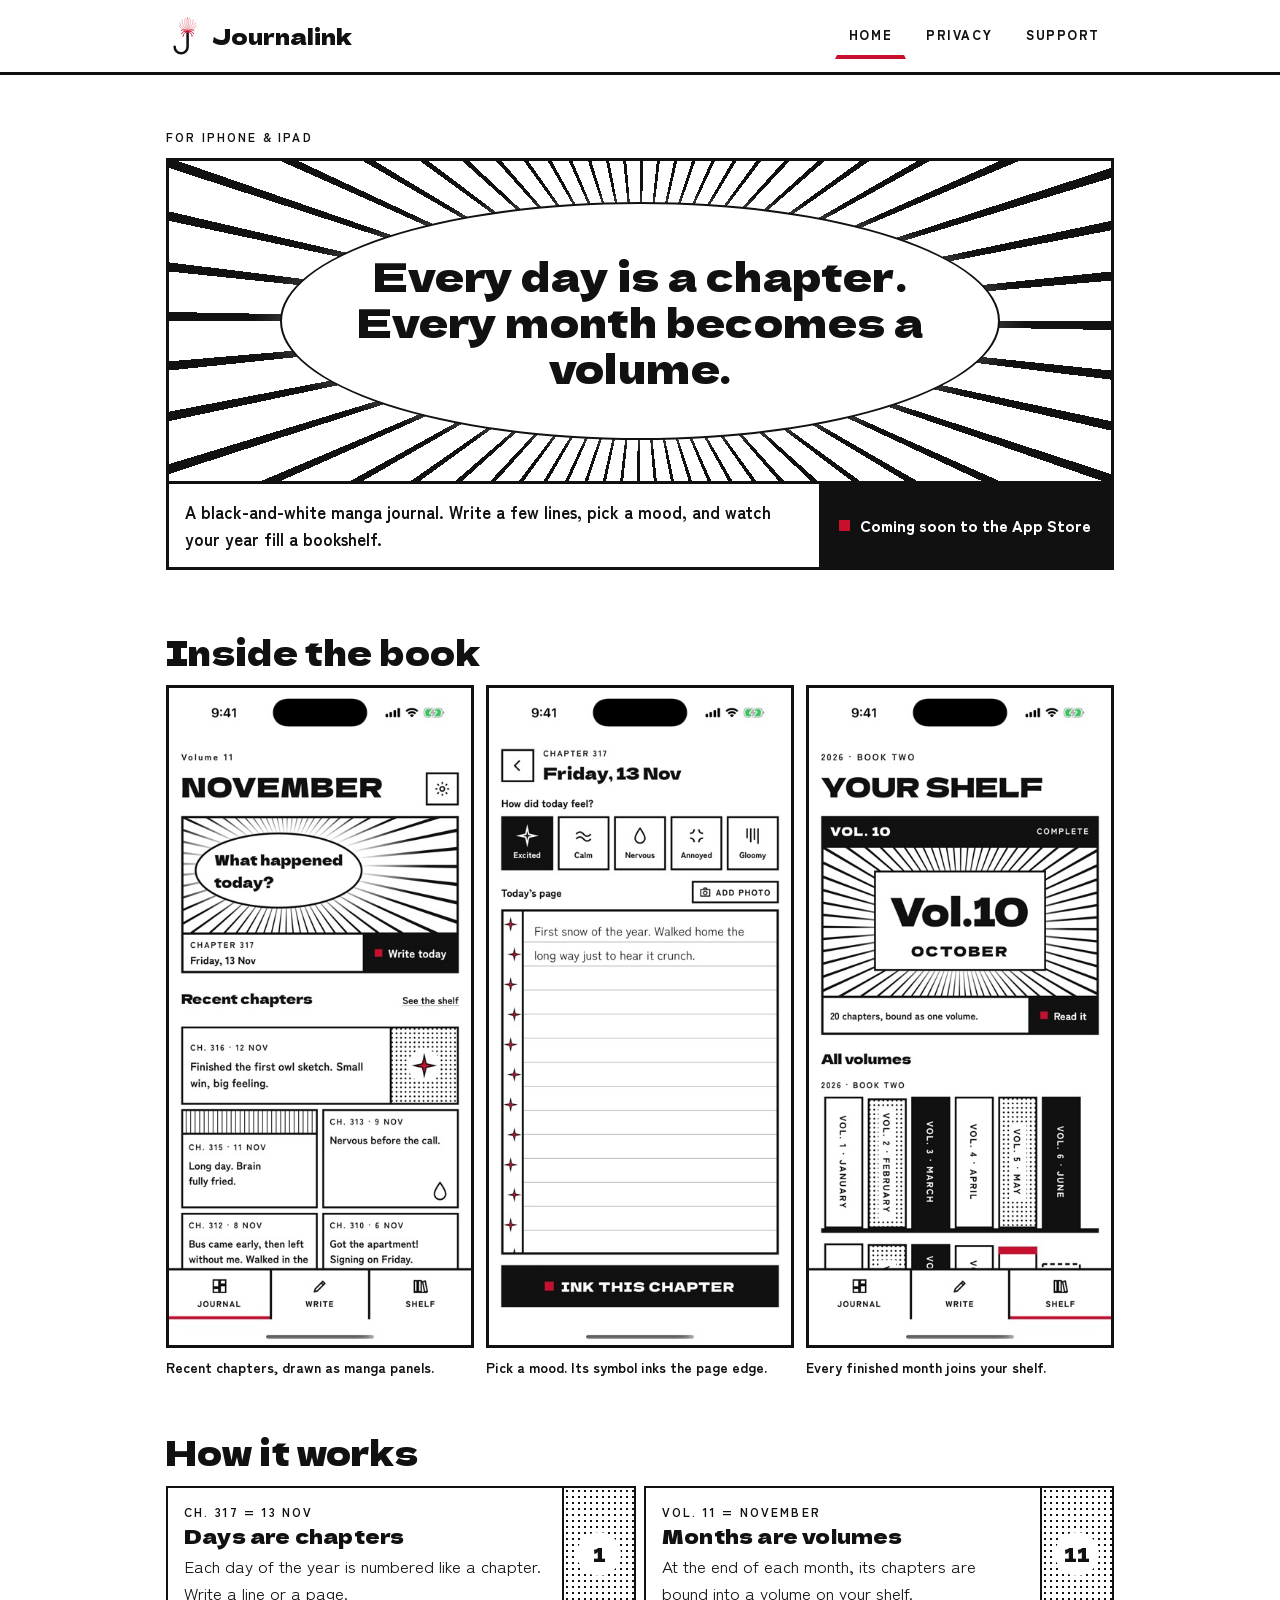
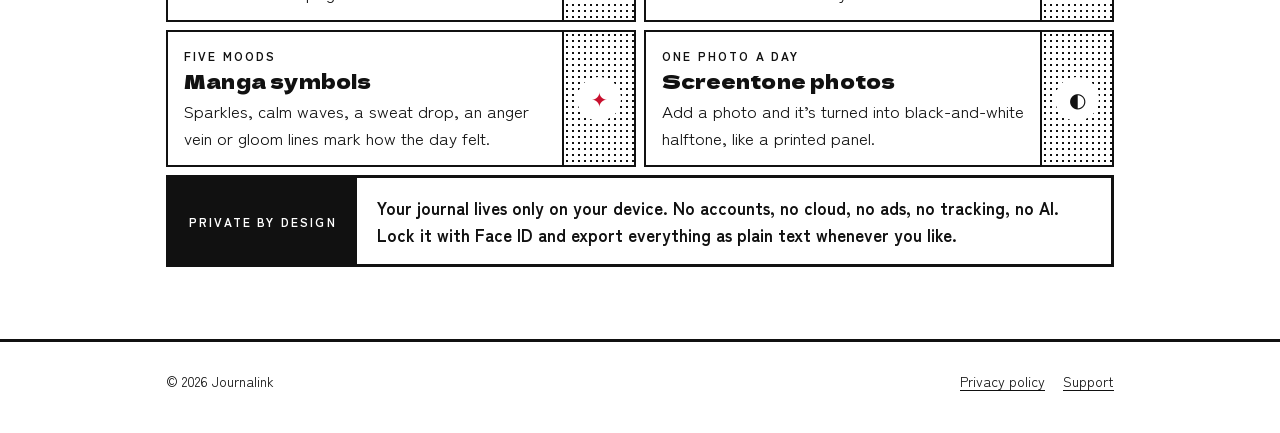
==== docs/index.html @ 0bc2e912 "first commit" ====
<!doctype html>
<html lang="en">
<head>
  <meta charset="utf-8">
  <meta name="viewport" content="width=device-width, initial-scale=1">
  <title>Journalink — a manga journal</title>
  <meta name="description" content="A black-and-white manga journal for iPhone and iPad. Every day is a chapter. Every month becomes a volume. Private, on-device, no accounts.">
  <meta property="og:title" content="Journalink — a manga journal">
  <meta property="og:description" content="Every day is a chapter. Every month becomes a volume.">
  <meta property="og:image" content="images/shot-home.jpg">
  <link rel="icon" href="images/logo.svg" type="image/svg+xml">
  <link rel="apple-touch-icon" href="apple-touch-icon.png">
  <link rel="stylesheet" href="style.css">
</head>
<body>
  <header class="site-header">
    <div class="wrap">
      <a class="brand" href="./">
        <img class="logo-light" src="images/logo.svg" alt="">
        <img class="logo-dark" src="images/logo-dark.svg" alt="">
        <span>Journalink</span>
      </a>
      <nav class="nav" aria-label="Site">
        <a href="./" aria-current="page">Home</a>
        <a href="privacy.html">Privacy</a>
        <a href="support.html">Support</a>
      </nav>
    </div>
  </header>

  <main class="wrap">
    <section class="hero">
      <p class="kicker">For iPhone &amp; iPad</p>
      <div class="frame">
        <div class="hero-panel speed">
          <div class="bubble">
            <h1 class="display">Every day is a chapter.<br>Every month becomes a volume.</h1>
          </div>
        </div>
        <div class="hero-bar">
          <p>A black-and-white manga journal. Write a few lines, pick a mood, and watch your year fill a bookshelf.</p>
          <!-- Replace with the App Store link once the app is live. -->
          <span class="button is-disabled" aria-disabled="true">Coming soon to the App Store</span>
        </div>
      </div>
    </section>

    <h2 class="section-title display">Inside the book</h2>
    <div class="shots">
      <figure>
        <img src="images/shot-home.jpg" alt="Journalink home screen: the November volume with recent chapters shown as manga panels." width="900" height="1957" loading="lazy">
        <figcaption>Recent chapters, drawn as manga panels.</figcaption>
      </figure>
      <figure>
        <img src="images/shot-write.jpg" alt="Writing a chapter: five mood buttons and a ruled page with red sparkles down the edge." width="900" height="1957" loading="lazy">
        <figcaption>Pick a mood. Its symbol inks the page edge.</figcaption>
      </figure>
      <figure>
        <img src="images/shot-shelf.jpg" alt="The shelf: finished months standing as volume spines, a full year on two shelves." width="900" height="1957" loading="lazy">
        <figcaption>Every finished month joins your shelf.</figcaption>
      </figure>
    </div>

    <h2 class="section-title display">How it works</h2>
    <div class="features">
      <article class="feature panel">
        <div class="body">
          <p class="kicker">Ch. 317 = 13 Nov</p>
          <h3 class="display">Days are chapters</h3>
          <p>Each day of the year is numbered like a chapter. Write a line or a page.</p>
        </div>
        <div class="art tone" aria-hidden="true"><span>1</span></div>
      </article>
      <article class="feature panel">
        <div class="body">
          <p class="kicker">Vol. 11 = November</p>
          <h3 class="display">Months are volumes</h3>
          <p>At the end of each month, its chapters are bound into a volume on your shelf.</p>
        </div>
        <div class="art tone" aria-hidden="true"><span>11</span></div>
      </article>
      <article class="feature panel">
        <div class="body">
          <p class="kicker">Five moods</p>
          <h3 class="display">Manga symbols</h3>
          <p>Sparkles, calm waves, a sweat drop, an anger vein or gloom lines mark how the day felt.</p>
        </div>
        <div class="art tone" aria-hidden="true"><span style="color: var(--red)">✦</span></div>
      </article>
      <article class="feature panel">
        <div class="body">
          <p class="kicker">One photo a day</p>
          <h3 class="display">Screentone photos</h3>
          <p>Add a photo and it’s turned into black-and-white halftone, like a printed panel.</p>
        </div>
        <div class="art tone" aria-hidden="true"><span>◐</span></div>
      </article>
    </div>

    <div class="promise frame">
      <span class="label kicker">Private by design</span>
      <p>Your journal lives only on your device. No accounts, no cloud, no ads, no tracking, no AI. Lock it with Face ID and export everything as plain text whenever you like.</p>
    </div>
  </main>

  <footer class="site-footer">
    <div class="wrap">
      <span>© 2026 Journalink</span>
      <nav aria-label="Footer">
        <a href="privacy.html">Privacy policy</a>
        <a href="support.html">Support</a>
      </nav>
    </div>
  </footer>
</body>
</html>
---- docs/style.css ----
/* Journalink site — same ink, paper and single red as the app. */

@font-face { font-family: "Dela Gothic One"; src: url("fonts/DelaGothicOne-Regular.ttf") format("truetype"); font-display: swap; }
@font-face { font-family: "Zen Kaku Gothic New"; src: url("fonts/ZenKakuGothicNew-Regular.ttf") format("truetype"); font-weight: 400; font-display: swap; }
@font-face { font-family: "Zen Kaku Gothic New"; src: url("fonts/ZenKakuGothicNew-Bold.ttf") format("truetype"); font-weight: 700; font-display: swap; }
@font-face { font-family: "Zen Kaku Gothic New"; src: url("fonts/ZenKakuGothicNew-Black.ttf") format("truetype"); font-weight: 900; font-display: swap; }

:root {
  --ink: #111111;
  --paper: #ffffff;
  --muted: #595959;
  --rule: #b8b8b8;
  --red: #c8102e;
  --frame: 3px;
  --panel: 2.5px;
  color-scheme: light dark;
}

@media (prefers-color-scheme: dark) {
  :root { --ink: #f2f2f2; --paper: #111111; --muted: #a6a6a6; --rule: #474747; }
}

* { box-sizing: border-box; }

html { -webkit-text-size-adjust: 100%; }

body {
  margin: 0;
  background: var(--paper);
  color: var(--ink);
  font: 400 17px/1.6 "Zen Kaku Gothic New", "Hiragino Sans", system-ui, sans-serif;
}

a { color: var(--ink); text-underline-offset: 3px; }
a:focus-visible, button:focus-visible { outline: 3px solid var(--red); outline-offset: 3px; }

.wrap { max-width: 980px; margin: 0 auto; padding: 0 16px; }

.display { font-family: "Dela Gothic One", sans-serif; font-weight: 400; line-height: 1.05; letter-spacing: 0.01em; }
.kicker { font-size: 12px; font-weight: 700; letter-spacing: 0.18em; text-transform: uppercase; }

/* Header + footer */

.site-header { border-bottom: var(--frame) solid var(--ink); }
.site-header .wrap { display: flex; align-items: center; justify-content: space-between; gap: 16px; min-height: 72px; flex-wrap: wrap; }
.brand { display: flex; align-items: center; gap: 10px; text-decoration: none; }
.brand img { width: 36px; height: 40px; }
.brand span { font-family: "Dela Gothic One", sans-serif; font-size: 22px; }
.logo-dark { display: none; }
@media (prefers-color-scheme: dark) { .logo-light { display: none; } .logo-dark { display: inline; } }

.nav { display: flex; gap: 6px; flex-wrap: wrap; }
.nav a { font-size: 13px; font-weight: 900; letter-spacing: 0.12em; text-transform: uppercase; text-decoration: none;
  padding: 10px 12px; border: var(--panel) solid transparent; }
.nav a[aria-current="page"] { border-bottom: 4px solid var(--red); }
.nav a:hover { border-color: var(--ink); }

.site-footer { border-top: var(--frame) solid var(--ink); margin-top: 72px; padding: 28px 0 40px; font-size: 14px; }
.site-footer .wrap { display: flex; justify-content: space-between; gap: 16px; flex-wrap: wrap; }
.site-footer nav { display: flex; gap: 18px; flex-wrap: wrap; }

/* Shared pieces */

.panel { border: var(--panel) solid var(--ink); background: var(--paper); }
.frame { border: var(--frame) solid var(--ink); }
.tone { background-image: radial-gradient(var(--ink) 1px, transparent 1.5px); background-size: 6px 6px; }
.speed {
  background-color: var(--paper);
  background-image:
    radial-gradient(ellipse at 50% 50%, var(--paper) 0 26%, transparent 58%),
    repeating-conic-gradient(from 0deg at 50% 50%, var(--ink) 0deg 1.1deg, transparent 1.1deg 6deg);
}
.button { display: inline-flex; align-items: center; gap: 10px; min-height: 52px; padding: 0 20px;
  background: var(--ink); color: var(--paper); text-decoration: none; font-weight: 900; font-size: 16px; }
.button::before { content: ""; width: 11px; height: 11px; background: var(--red); flex: none; }
.button.is-disabled { cursor: default; }

/* Home */

.hero { padding: 40px 0 8px; }
.hero-panel { position: relative; display: grid; place-items: center; min-height: 320px; padding: 40px 16px; overflow: hidden; }
/* An ellipse's corners cut into its box, so the padding keeps text well inside the curve. */
.bubble { background: var(--paper); border: var(--panel) solid var(--ink); border-radius: 50%;
  padding: 48px 72px; text-align: center; width: min(720px, 100%); }
.bubble h1 { margin: 0; font-size: clamp(22px, 4.2vw, 40px); line-height: 1.15; }
.hero-bar { display: flex; flex-wrap: wrap; border-top: var(--frame) solid var(--ink); }
.hero-bar p { flex: 1 1 280px; margin: 0; padding: 14px 16px; font-weight: 700; }
.hero-bar .button { flex: none; }

.section-title { font-size: clamp(24px, 4vw, 34px); margin: 56px 0 16px; }

.shots { display: grid; grid-template-columns: repeat(3, minmax(0, 1fr)); gap: 12px; }
.shots figure { margin: 0; }
.shots img { display: block; width: 100%; height: auto; border: var(--frame) solid var(--ink); }
.shots figcaption { margin-top: 8px; font-size: 14px; font-weight: 700; }

.features { display: grid; grid-template-columns: repeat(2, minmax(0, 1fr)); gap: 8px; }
.feature { display: flex; min-height: 120px; }
.feature .body { padding: 14px 16px; flex: 1; }
.feature h3 { margin: 4px 0 6px; font-size: 20px; }
.feature p { margin: 0; }
.feature .art { width: 72px; flex: none; border-left: var(--panel) solid var(--ink); display: grid; place-items: center; }
.feature .art span { background: var(--paper); border-radius: 50%; width: 44px; height: 44px; display: grid; place-items: center;
  font-family: "Dela Gothic One", sans-serif; font-size: 20px; }

.promise { display: flex; flex-wrap: wrap; align-items: stretch; margin-top: 8px; }
.promise .label { background: var(--ink); color: var(--paper); padding: 16px 20px; display: flex; align-items: center; }
.promise p { flex: 1 1 300px; margin: 0; padding: 16px 20px; font-weight: 700; }

/* Text pages (privacy, support) */

.doc { max-width: 720px; padding-top: 40px; }
.doc h1 { font-size: clamp(34px, 7vw, 56px); margin: 8px 0 12px; }
.doc .lede { font-size: 19px; font-weight: 700; }
.doc h2 { font-family: "Dela Gothic One", sans-serif; font-weight: 400; font-size: 22px; margin: 40px 0 8px; }
.doc ul { padding-left: 22px; }
.doc li { margin: 6px 0; }
.summary { display: flex; margin: 24px 0; }
.summary .strip { width: 16px; flex: none; border-right: var(--panel) solid var(--ink); }
.summary ul { margin: 0; padding: 14px 16px 14px 36px; font-weight: 700; }
.meta { color: var(--muted); font-size: 14px; }

details { border: var(--panel) solid var(--ink); margin: 8px 0; }
summary { cursor: pointer; padding: 14px 16px; font-weight: 900; list-style: none; display: flex; justify-content: space-between; gap: 12px; }
summary::-webkit-details-marker { display: none; }
summary::after { content: "+"; font-family: "Dela Gothic One", sans-serif; }
details[open] summary::after { content: "–"; }
details[open] summary { border-bottom: var(--panel) solid var(--ink); }
details > div { padding: 4px 16px 12px; }

.contact { display: flex; flex-wrap: wrap; align-items: center; justify-content: space-between; gap: 12px; padding: 18px 16px; margin-top: 32px; }
.contact p { margin: 0; font-weight: 700; }

@media (max-width: 720px) {
  .shots { grid-template-columns: 1fr; max-width: 360px; margin: 0 auto; }
  .features { grid-template-columns: 1fr; }
  .bubble { padding: 34px 40px; }
  .hero-bar .button { width: 100%; justify-content: center; }
}

@media (prefers-reduced-motion: reduce) { * { scroll-behavior: auto !important; } }
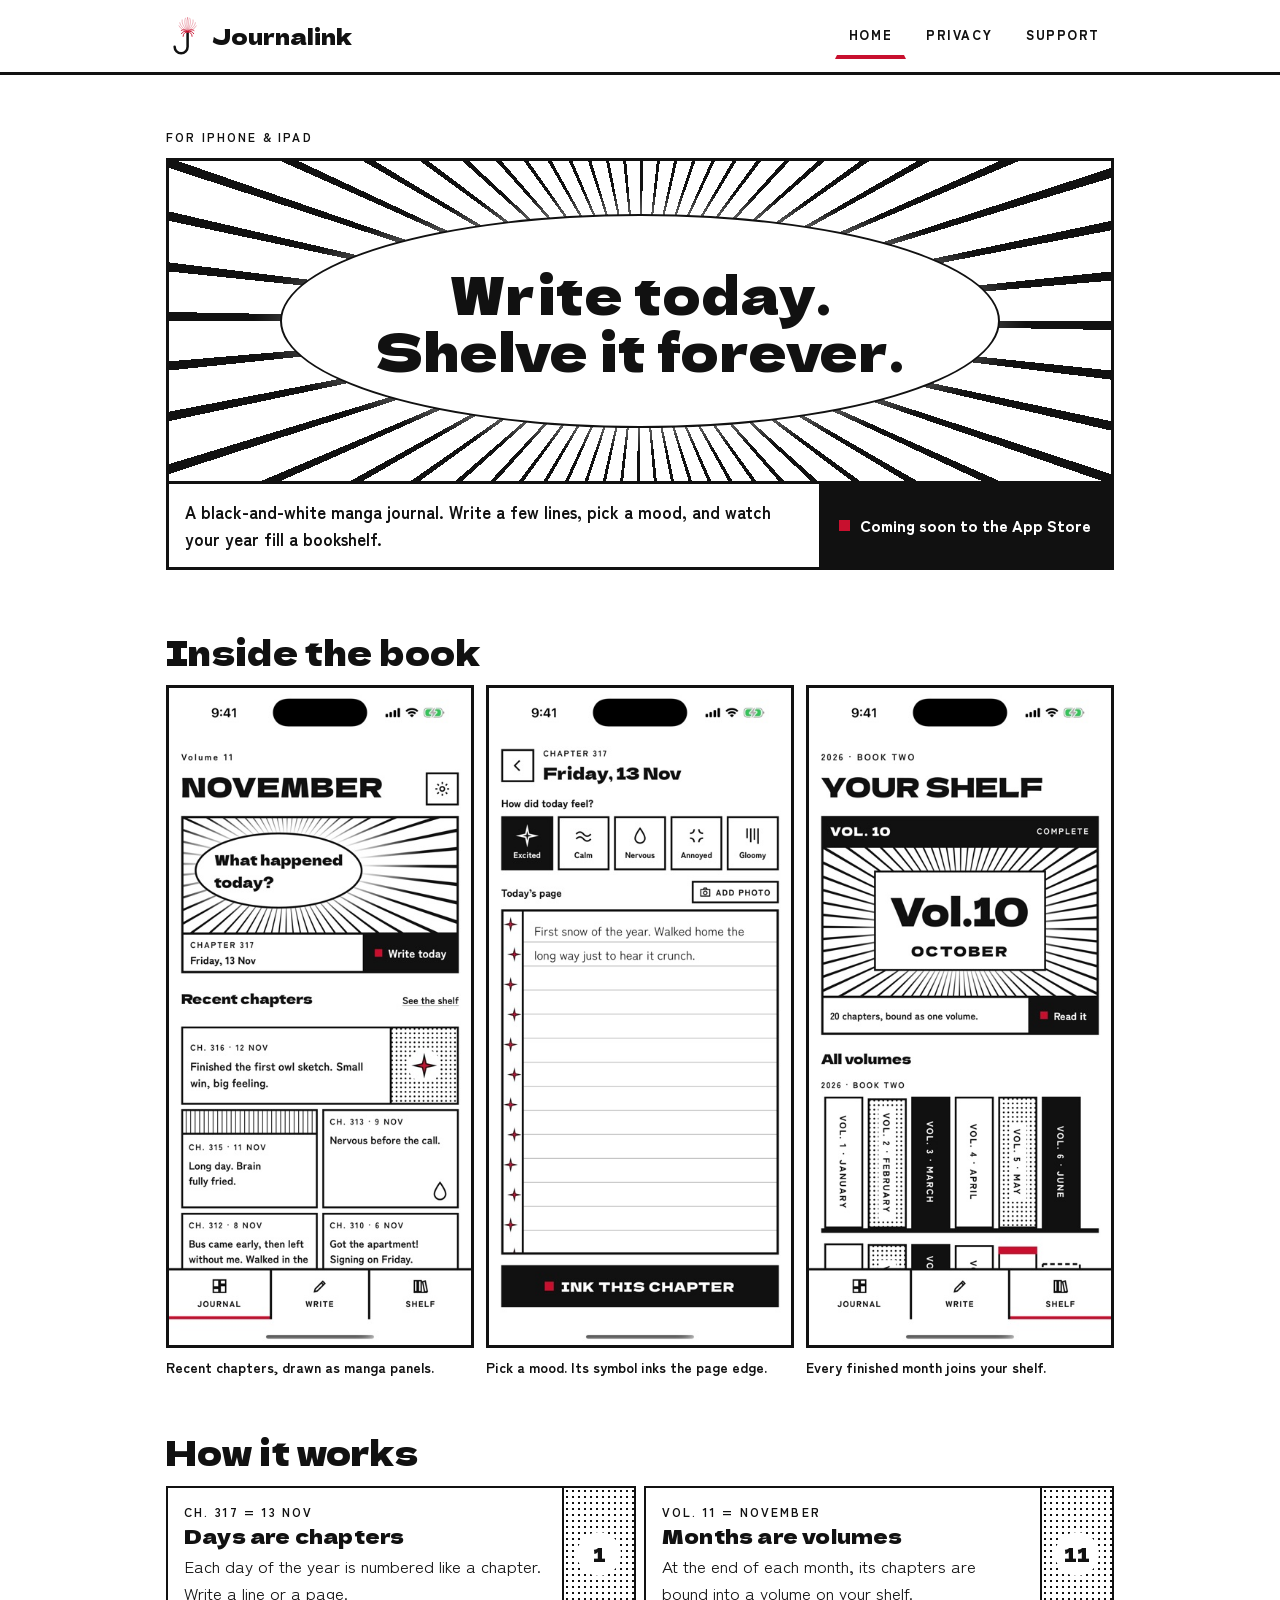
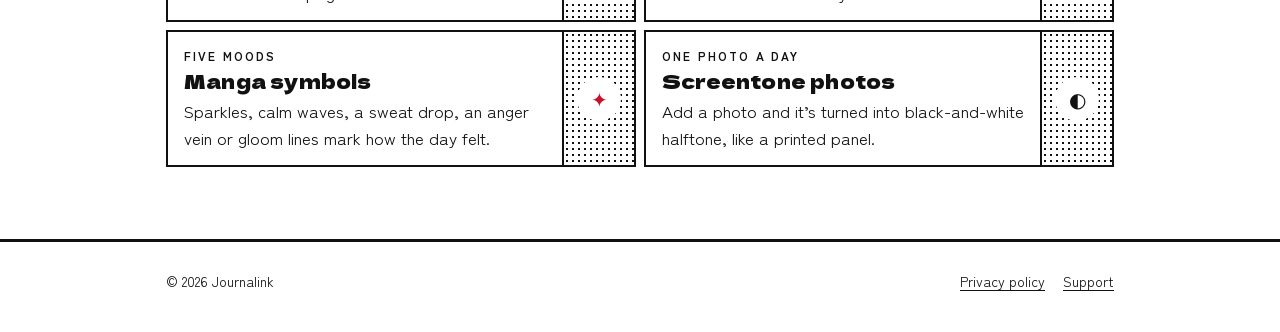
==== commit ee2b8d72: "Updates" ====
--- a/docs/index.html
+++ b/docs/index.html
@@ -6,7 +6,7 @@
   <title>Journalink — a manga journal</title>
   <meta name="description" content="A black-and-white manga journal for iPhone and iPad. Every day is a chapter. Every month becomes a volume. Private, on-device, no accounts.">
   <meta property="og:title" content="Journalink — a manga journal">
-  <meta property="og:description" content="Every day is a chapter. Every month becomes a volume.">
+  <meta property="og:description" content="Write today. Shelve it forever. A black-and-white manga journal for iPhone and iPad.">
   <meta property="og:image" content="images/shot-home.jpg">
   <link rel="icon" href="images/logo.svg" type="image/svg+xml">
   <link rel="apple-touch-icon" href="apple-touch-icon.png">
@@ -34,7 +34,7 @@
       <div class="frame">
         <div class="hero-panel speed">
           <div class="bubble">
-            <h1 class="display">Every day is a chapter.<br>Every month becomes a volume.</h1>
+            <h1 class="display">Write today.<br>Shelve it forever.</h1>
           </div>
         </div>
         <div class="hero-bar">
@@ -97,10 +97,6 @@
       </article>
     </div>
 
-    <div class="promise frame">
-      <span class="label kicker">Private by design</span>
-      <p>Your journal lives only on your device. No accounts, no cloud, no ads, no tracking, no AI. Lock it with Face ID and export everything as plain text whenever you like.</p>
-    </div>
   </main>
 
   <footer class="site-footer">
--- a/docs/style.css
+++ b/docs/style.css
@@ -82,7 +82,7 @@
 /* An ellipse's corners cut into its box, so the padding keeps text well inside the curve. */
 .bubble { background: var(--paper); border: var(--panel) solid var(--ink); border-radius: 50%;
   padding: 48px 72px; text-align: center; width: min(720px, 100%); }
-.bubble h1 { margin: 0; font-size: clamp(22px, 4.2vw, 40px); line-height: 1.15; }
+.bubble h1 { margin: 0; font-size: clamp(28px, 5.4vw, 52px); line-height: 1.1; }
 .hero-bar { display: flex; flex-wrap: wrap; border-top: var(--frame) solid var(--ink); }
 .hero-bar p { flex: 1 1 280px; margin: 0; padding: 14px 16px; font-weight: 700; }
 .hero-bar .button { flex: none; }
@@ -103,9 +103,6 @@
 .feature .art span { background: var(--paper); border-radius: 50%; width: 44px; height: 44px; display: grid; place-items: center;
   font-family: "Dela Gothic One", sans-serif; font-size: 20px; }
 
-.promise { display: flex; flex-wrap: wrap; align-items: stretch; margin-top: 8px; }
-.promise .label { background: var(--ink); color: var(--paper); padding: 16px 20px; display: flex; align-items: center; }
-.promise p { flex: 1 1 300px; margin: 0; padding: 16px 20px; font-weight: 700; }
 
 /* Text pages (privacy, support) */
 
